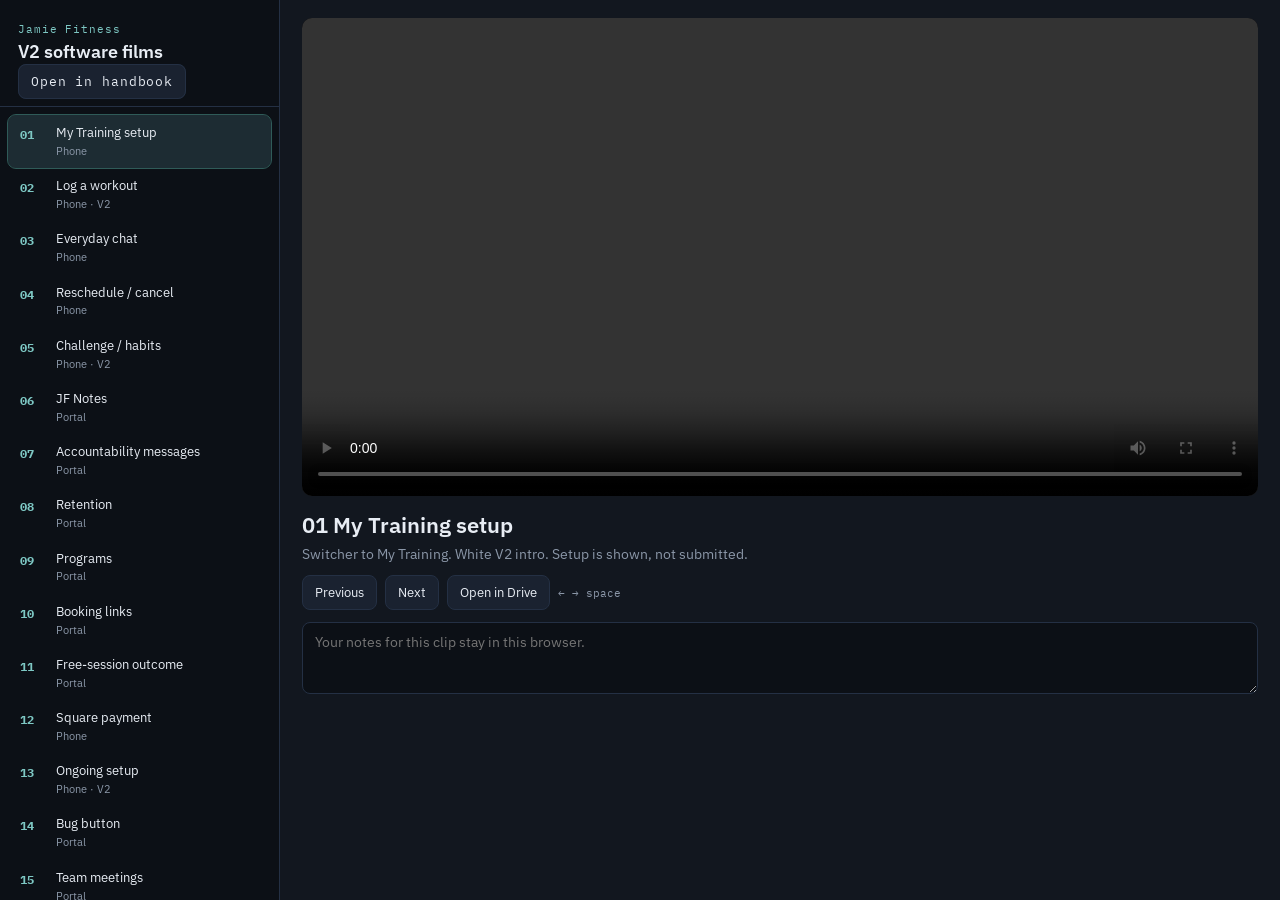
==== films.html @ 48861db4 "Publish trainer handbook with V2 software films." ====
<!DOCTYPE html>
<html lang="en">
<head>
  <meta charset="utf-8" />
  <meta name="viewport" content="width=device-width, initial-scale=1" />
  <title>V2 software films · Jamie Fitness</title>
  <link rel="preconnect" href="https://fonts.googleapis.com" />
  <link rel="preconnect" href="https://fonts.gstatic.com" crossorigin />
  <link href="https://fonts.googleapis.com/css2?family=IBM+Plex+Sans:wght@400;500;600&family=IBM+Plex+Mono:wght@500&display=swap" rel="stylesheet" />
  <style>
    :root {
      --ink: #e8edf4;
      --mute: #8b97a8;
      --paper: #12171f;
      --rail: #0c1016;
      --line: #243044;
      --hit: #7ec8c4;
      --warn: #e0b56a;
    }
    * { box-sizing: border-box; }
    html, body { height: 100%; margin: 0; }
    body {
      background: var(--paper);
      color: var(--ink);
      font-family: "IBM Plex Sans", system-ui, sans-serif;
      display: grid;
      grid-template-columns: 280px 1fr;
      min-height: 100%;
    }
    aside {
      background: var(--rail);
      border-right: 1px solid var(--line);
      display: flex;
      flex-direction: column;
      min-height: 100vh;
    }
    aside header {
      padding: 22px 18px 12px;
      border-bottom: 1px solid var(--line);
    }
    aside header p {
      margin: 0 0 4px;
      font-family: "IBM Plex Mono", monospace;
      font-size: 11px;
      letter-spacing: 0.08em;
      color: var(--hit);
    }
    aside header h1 {
      margin: 0;
      font-size: 18px;
      font-weight: 600;
    }
    .list { overflow: auto; flex: 1; padding: 8px; }
    .clip {
      width: 100%;
      text-align: left;
      border: 0;
      background: transparent;
      color: var(--ink);
      font: inherit;
      padding: 10px 10px 10px 12px;
      border-radius: 8px;
      cursor: pointer;
      display: grid;
      grid-template-columns: 28px 1fr;
      gap: 8px;
      align-items: start;
    }
    .clip:hover { background: #1a2230; }
    .clip.on { background: #1d2c33; outline: 1px solid #2f5b58; }
    .clip b {
      font-family: "IBM Plex Mono", monospace;
      font-size: 12px;
      color: var(--hit);
      padding-top: 2px;
    }
    .clip span { display: block; font-size: 13px; line-height: 1.3; }
    .clip em {
      display: block;
      font-style: normal;
      color: var(--mute);
      font-size: 11px;
      margin-top: 2px;
    }
    main {
      display: grid;
      grid-template-rows: auto 1fr auto;
      min-width: 0;
    }
    .stage {
      padding: 18px 22px 0;
    }
    video {
      width: 100%;
      max-height: calc(100vh - 220px);
      background: #000;
      border-radius: 10px;
      display: block;
    }
    .meta { padding: 14px 22px 18px; }
    .meta h2 { margin: 0 0 6px; font-size: 22px; font-weight: 600; }
    .meta p { margin: 0 0 12px; color: var(--mute); font-size: 14px; max-width: 62ch; }
    .row {
      display: flex;
      gap: 8px;
      flex-wrap: wrap;
      align-items: center;
    }
    button.nav, a.nav {
      appearance: none;
      border: 1px solid var(--line);
      background: #1a2230;
      color: var(--ink);
      font: inherit;
      font-size: 13px;
      padding: 8px 12px;
      border-radius: 8px;
      cursor: pointer;
      text-decoration: none;
    }
    button.nav:hover, a.nav:hover { border-color: var(--hit); }
    textarea {
      width: 100%;
      margin-top: 12px;
      min-height: 72px;
      resize: vertical;
      background: #0c1016;
      color: var(--ink);
      border: 1px solid var(--line);
      border-radius: 8px;
      padding: 10px 12px;
      font: inherit;
      font-size: 14px;
    }
    kbd {
      font-family: "IBM Plex Mono", monospace;
      font-size: 11px;
      color: var(--mute);
    }
    @media (max-width: 860px) {
      body { grid-template-columns: 1fr; }
      aside { min-height: auto; max-height: 34vh; }
      video { max-height: 46vh; }
    }
  </style>
</head>
<body>
  <aside>
    <header>
      <p>Jamie Fitness</p>
      <h1>V2 software films</h1>
      <p style="margin-top:10px"><a class="nav" href="index.html#/module/v2-software-films">Open in handbook</a></p>
    </header>
    <div class="list" id="list"></div>
  </aside>
  <main>
    <div class="stage">
      <video id="player" controls playsinline></video>
    </div>
    <div class="meta">
      <h2 id="title"></h2>
      <p id="blurb"></p>
      <div class="row">
        <button class="nav" id="prev" type="button">Previous</button>
        <button class="nav" id="next" type="button">Next</button>
        <a class="nav" id="drive" href="#" target="_blank" rel="noreferrer">Open in Drive</a>
        <kbd>← → space</kbd>
      </div>
      <textarea id="notes" placeholder="Your notes for this clip stay in this browser."></textarea>
    </div>
  </main>
  <script>
    const CLIPS = [
      { n: "01", file: "01-my-training-setup.mp4", title: "My Training setup", blurb: "Switcher to My Training. White V2 intro. Setup is shown, not submitted.", drive: "1wBVH3xC8JTq0k1k6MIz17eY_ALfrZslX", kind: "Phone" },
      { n: "02", file: "02-log-workout.mp4", title: "Log a workout", blurb: "Open Jordan Demo on white V2. Training, Lower Body Strength preview. Does not save a live set.", drive: "1srVyi20c2WNYin4baAX8-p6SOfb-hoip", kind: "Phone · V2" },
      { n: "03", file: "03-everyday-chat.mp4", title: "Everyday chat", blurb: "Messages thread for Jordan. Compose is in frame. Not sent.", drive: "1RVVgEkXeFEgH7idMhKMiBxlysu-3tdaS", kind: "Phone" },
      { n: "04", file: "04-reschedule-cancel.mp4", title: "Reschedule / cancel", blurb: "Add to schedule, 1on1 types, Cancel, then Select appointments with Reschedule selected / Cancel selected. Book session is not tapped.", drive: "1XJX1Q6WTxQUpJbXF_xl7GAu9LdupSDxH", kind: "Phone" },
      { n: "05", file: "05-challenge-habits.mp4", title: "Challenge / habits", blurb: "My Training white Challenge tab and Habits. Join is not tapped.", drive: "1LdNqOu10cKmRYX3GZ-f7i89J-syj6exN", kind: "Phone · V2" },
      { n: "06", file: "06-jf-notes.mp4", title: "JF Notes", blurb: "Portal notes. Isolated demo cards.", drive: "1LvOGkwP4JY72f8olbIJZ9JCtzDnHZJxX", kind: "Portal" },
      { n: "07", file: "07-accountability-messages.mp4", title: "Accountability messages", blurb: "Portal Messages tool. Send is shown, not tapped.", drive: "1O40IGL-KsbYrZMiFEHcuhXpafVj1Sbdg", kind: "Portal" },
      { n: "08", file: "08-retention.mp4", title: "Retention", blurb: "Jordan Demo tile and the setup miss list: program, solos, photos, measurements, nutrition.", drive: "1zN4oytxvja1of0Q4SFHWde-8szgc6BR_", kind: "Portal" },
      { n: "09", file: "09-programs.mp4", title: "Programs", blurb: "Program Builder. Publish is not completed.", drive: "1ZazwbrkN3eGz4N7I6X92Hrpecp-wEhij", kind: "Portal" },
      { n: "10", file: "10-booking-links.mp4", title: "Booking links", blurb: "Free Session, Strategy, 1:1 with Gabrielle. Live copy still mentions ClickUp.", drive: "1the2vVveao0tRIrb5ZqSUaDCF8R6BUF4", kind: "Portal" },
      { n: "11", file: "11-free-session-outcome.mp4", title: "Free-session outcome", blurb: "Session Notes dry-run for Alyssa Bennett.", drive: "147oB8PeWJSFs3uKgr0-TP5B6UNpG2rme", kind: "Portal" },
      { n: "12", file: "12-square-payment.mp4", title: "Square payment", blurb: "Real Square POS Loom. 21-Day Kickstart $99.99, customer directory blurred, Tap to Pay. Charge is not taken.", drive: "1P4gT9__l-9O7naQ4n_x_FJArc53OKzAW", kind: "Phone" },
      { n: "13", file: "13-ongoing-setup.mp4", title: "Ongoing setup", blurb: "Jordan Demo V2 home, Habits, Food, Progress. Booking is the Schedule film. Publish is the Programs film.", drive: "1F4iSiXmdnszC47SC1tlSH3tSEXywnlIx", kind: "Phone · V2" },
      { n: "14", file: "14-bug-button.mp4", title: "Bug button", blurb: "Bottom-left bug form. Do not send JF Coach app bugs here.", drive: "10LLUdfOj_mOarwp5DuAnPnMWrgihCF6l", kind: "Portal" },
      { n: "15", file: "15-team-meetings.mp4", title: "Team meetings", blurb: "More → Team Meetings. Watch / Transcript.", drive: "1IifU8ft5ySkgmJcobcA_5a9g8L3scyKO", kind: "Portal" }
    ];

    const list = document.getElementById("list");
    const player = document.getElementById("player");
    const title = document.getElementById("title");
    const blurb = document.getElementById("blurb");
    const drive = document.getElementById("drive");
    const notes = document.getElementById("notes");
    let i = 0;

    function key(n) { return "jf-film-notes-" + n; }

    function renderList() {
      list.innerHTML = "";
      CLIPS.forEach((c, idx) => {
        const b = document.createElement("button");
        b.className = "clip" + (idx === i ? " on" : "");
        b.type = "button";
        b.innerHTML = "<b>" + c.n + "</b><span>" + c.title + "<em>" + c.kind + "</em></span>";
        b.addEventListener("click", () => load(idx, true));
        list.appendChild(b);
      });
    }

    function load(idx, play) {
      i = (idx + CLIPS.length) % CLIPS.length;
      const c = CLIPS[i];
      player.src = "media/films/" + c.file;
      title.textContent = c.n + "  " + c.title;
      blurb.textContent = c.blurb;
      drive.href = "https://drive.google.com/file/d/" + c.drive + "/view";
      notes.value = localStorage.getItem(key(c.n)) || "";
      renderList();
      const on = list.children[i];
      if (on) on.scrollIntoView({ block: "nearest" });
      if (play) player.play().catch(() => {});
    }

    notes.addEventListener("input", () => {
      localStorage.setItem(key(CLIPS[i].n), notes.value);
    });
    document.getElementById("prev").addEventListener("click", () => load(i - 1, true));
    document.getElementById("next").addEventListener("click", () => load(i + 1, true));
    player.addEventListener("ended", () => load(i + 1, true));
    window.addEventListener("keydown", (e) => {
      if (e.target === notes) return;
      if (e.key === "ArrowRight" || e.key === "j") { e.preventDefault(); load(i + 1, true); }
      if (e.key === "ArrowLeft" || e.key === "k") { e.preventDefault(); load(i - 1, true); }
      if (e.key === " ") { e.preventDefault(); player.paused ? player.play() : player.pause(); }
    });

    load(0, false);
  </script>
</body>
</html>
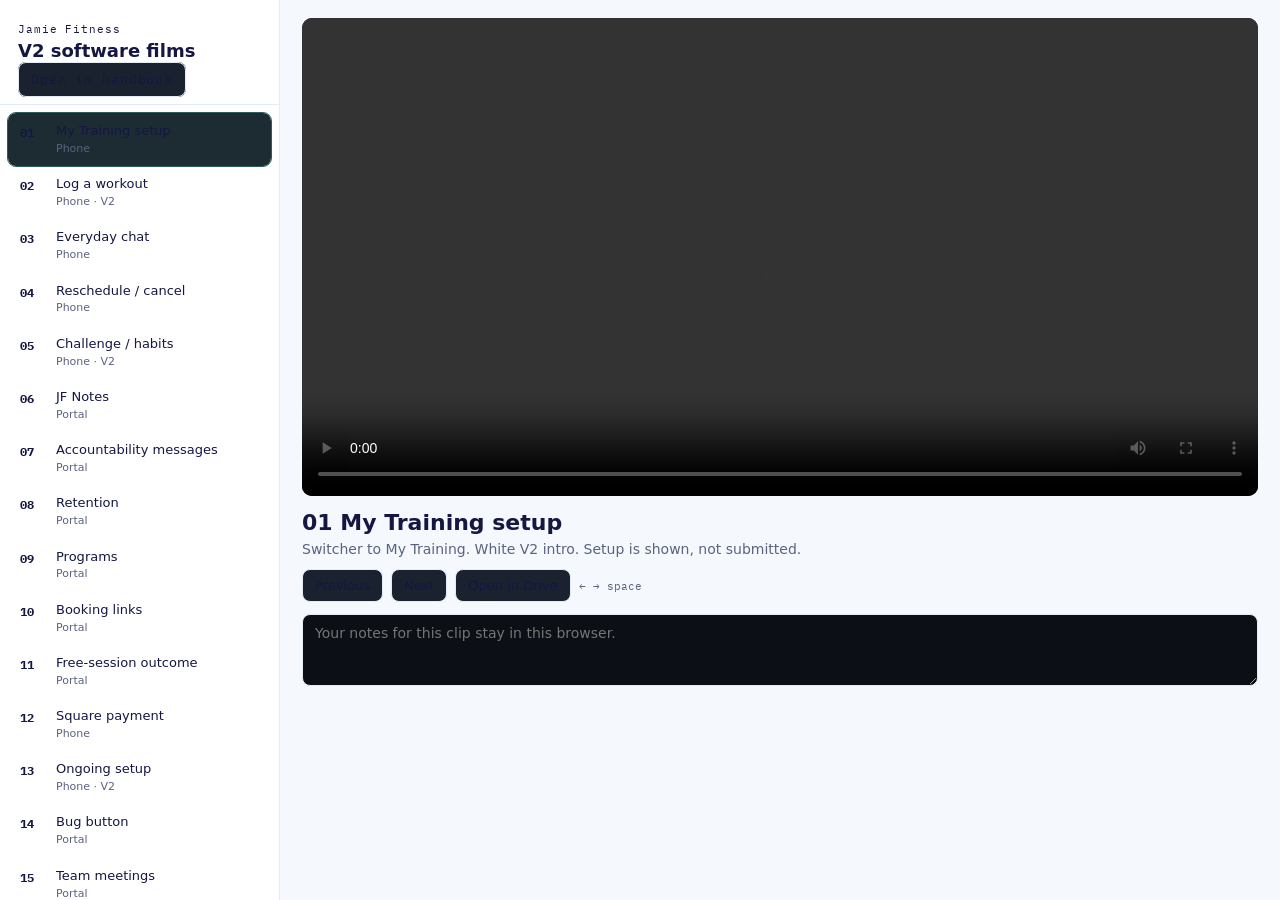
==== commit fe235178: "Pale V2 layout, film at the top of every lesson." ====
--- a/films.html
+++ b/films.html
@@ -9,20 +9,20 @@
   <link href="https://fonts.googleapis.com/css2?family=IBM+Plex+Sans:wght@400;500;600&family=IBM+Plex+Mono:wght@500&display=swap" rel="stylesheet" />
   <style>
     :root {
-      --ink: #e8edf4;
-      --mute: #8b97a8;
-      --paper: #12171f;
-      --rail: #0c1016;
-      --line: #243044;
-      --hit: #7ec8c4;
-      --warn: #e0b56a;
+      --ink: #141742;
+      --mute: #5a6380;
+      --paper: #f5f8fc;
+      --rail: #ffffff;
+      --line: #e3ecf5;
+      --hit: #141742;
+      --warn: #8a5a00;
     }
     * { box-sizing: border-box; }
     html, body { height: 100%; margin: 0; }
     body {
       background: var(--paper);
       color: var(--ink);
-      font-family: "IBM Plex Sans", system-ui, sans-serif;
+      font-family: "DM Sans", system-ui, sans-serif;
       display: grid;
       grid-template-columns: 280px 1fr;
       min-height: 100%;
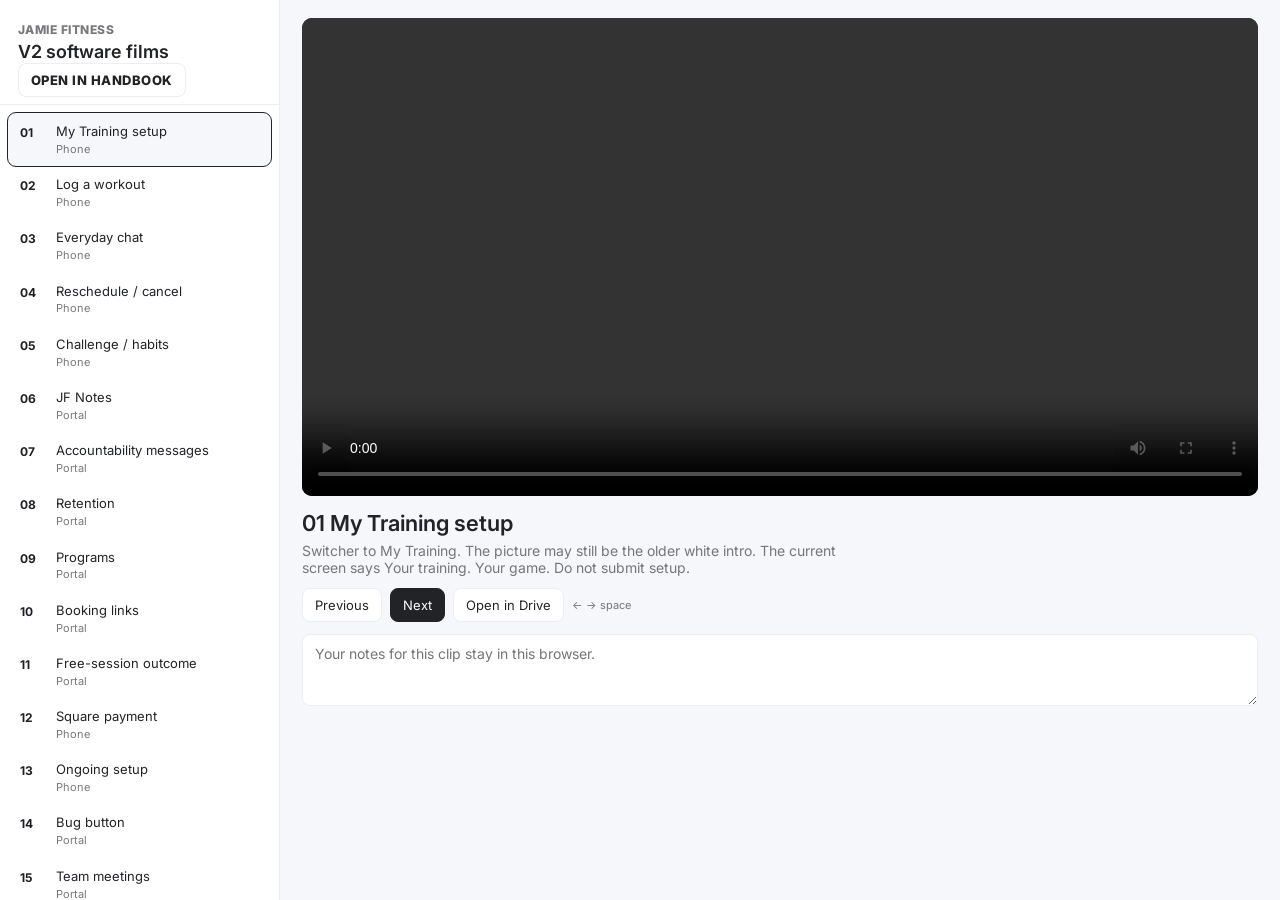
==== commit bc6f1ac6: "Make the trainer handbook follow the current design and the current rules. The page uses the 24 Sept" ====
--- a/films.html
+++ b/films.html
@@ -6,15 +6,16 @@
   <title>V2 software films · Jamie Fitness</title>
   <link rel="preconnect" href="https://fonts.googleapis.com" />
   <link rel="preconnect" href="https://fonts.gstatic.com" crossorigin />
-  <link href="https://fonts.googleapis.com/css2?family=IBM+Plex+Sans:wght@400;500;600&family=IBM+Plex+Mono:wght@500&display=swap" rel="stylesheet" />
+  <link href="https://fonts.googleapis.com/css2?family=Inter:wght@500;600;700&display=swap" rel="stylesheet" />
   <style>
     :root {
-      --ink: #141742;
-      --mute: #5a6380;
-      --paper: #f5f8fc;
+      --ink: #222326;
+      --body: rgba(31, 32, 37, 0.78);
+      --mute: rgba(31, 32, 37, 0.6);
+      --paper: #f5f7fb;
       --rail: #ffffff;
-      --line: #e3ecf5;
-      --hit: #141742;
+      --line: #eceef2;
+      --hit: #1f2025;
       --warn: #8a5a00;
     }
     * { box-sizing: border-box; }
@@ -22,7 +23,7 @@
     body {
       background: var(--paper);
       color: var(--ink);
-      font-family: "DM Sans", system-ui, sans-serif;
+      font-family: Inter, system-ui, sans-serif;
       display: grid;
       grid-template-columns: 280px 1fr;
       min-height: 100%;
@@ -40,10 +41,11 @@
     }
     aside header p {
       margin: 0 0 4px;
-      font-family: "IBM Plex Mono", monospace;
-      font-size: 11px;
-      letter-spacing: 0.08em;
-      color: var(--hit);
+      font-size: 12px;
+      font-weight: 800;
+      letter-spacing: 0.04em;
+      text-transform: uppercase;
+      color: var(--mute);
     }
     aside header h1 {
       margin: 0;
@@ -66,10 +68,9 @@
       gap: 8px;
       align-items: start;
     }
-    .clip:hover { background: #1a2230; }
-    .clip.on { background: #1d2c33; outline: 1px solid #2f5b58; }
+    .clip:hover { background: var(--paper); }
+    .clip.on { background: var(--paper); outline: 1px solid var(--ink); }
     .clip b {
-      font-family: "IBM Plex Mono", monospace;
       font-size: 12px;
       color: var(--hit);
       padding-top: 2px;
@@ -109,7 +110,7 @@
     button.nav, a.nav {
       appearance: none;
       border: 1px solid var(--line);
-      background: #1a2230;
+      background: #fff;
       color: var(--ink);
       font: inherit;
       font-size: 13px;
@@ -119,12 +120,13 @@
       text-decoration: none;
     }
     button.nav:hover, a.nav:hover { border-color: var(--hit); }
+    #next { background: var(--ink); color: #fff; border-color: var(--ink); }
     textarea {
       width: 100%;
       margin-top: 12px;
       min-height: 72px;
       resize: vertical;
-      background: #0c1016;
+      background: #fff;
       color: var(--ink);
       border: 1px solid var(--line);
       border-radius: 8px;
@@ -133,7 +135,7 @@
       font-size: 14px;
     }
     kbd {
-      font-family: "IBM Plex Mono", monospace;
+      font-family: Inter, sans-serif;
       font-size: 11px;
       color: var(--mute);
     }
@@ -171,11 +173,11 @@
   </main>
   <script>
     const CLIPS = [
-      { n: "01", file: "01-my-training-setup.mp4", title: "My Training setup", blurb: "Switcher to My Training. White V2 intro. Setup is shown, not submitted.", drive: "1wBVH3xC8JTq0k1k6MIz17eY_ALfrZslX", kind: "Phone" },
-      { n: "02", file: "02-log-workout.mp4", title: "Log a workout", blurb: "Open Jordan Demo on white V2. Training, Lower Body Strength preview. Does not save a live set.", drive: "1srVyi20c2WNYin4baAX8-p6SOfb-hoip", kind: "Phone · V2" },
+      { n: "01", file: "01-my-training-setup.mp4", title: "My Training setup", blurb: "Switcher to My Training. The picture may still be the older white intro. The current screen says Your training. Your game. Do not submit setup.", drive: "1wBVH3xC8JTq0k1k6MIz17eY_ALfrZslX", kind: "Phone" },
+      { n: "02", file: "02-log-workout.mp4", title: "Log a workout", blurb: "Open Jordan Demo. Training, then a workout preview. The picture may still be the older white page. Do not save a live set.", drive: "1srVyi20c2WNYin4baAX8-p6SOfb-hoip", kind: "Phone" },
       { n: "03", file: "03-everyday-chat.mp4", title: "Everyday chat", blurb: "Messages thread for Jordan. Compose is in frame. Not sent.", drive: "1RVVgEkXeFEgH7idMhKMiBxlysu-3tdaS", kind: "Phone" },
       { n: "04", file: "04-reschedule-cancel.mp4", title: "Reschedule / cancel", blurb: "Add to schedule, 1on1 types, Cancel, then Select appointments with Reschedule selected / Cancel selected. Book session is not tapped.", drive: "1XJX1Q6WTxQUpJbXF_xl7GAu9LdupSDxH", kind: "Phone" },
-      { n: "05", file: "05-challenge-habits.mp4", title: "Challenge / habits", blurb: "My Training white Challenge tab and Habits. Join is not tapped.", drive: "1LdNqOu10cKmRYX3GZ-f7i89J-syj6exN", kind: "Phone · V2" },
+      { n: "05", file: "05-challenge-habits.mp4", title: "Challenge / habits", blurb: "My Training, Challenge tab. The picture may still be the older white page. Current screen is the sky chapter list. Do not tap Join the challenge.", drive: "1LdNqOu10cKmRYX3GZ-f7i89J-syj6exN", kind: "Phone" },
       { n: "06", file: "06-jf-notes.mp4", title: "JF Notes", blurb: "Portal notes. Isolated demo cards.", drive: "1LvOGkwP4JY72f8olbIJZ9JCtzDnHZJxX", kind: "Portal" },
       { n: "07", file: "07-accountability-messages.mp4", title: "Accountability messages", blurb: "Portal Messages tool. Send is shown, not tapped.", drive: "1O40IGL-KsbYrZMiFEHcuhXpafVj1Sbdg", kind: "Portal" },
       { n: "08", file: "08-retention.mp4", title: "Retention", blurb: "Jordan Demo tile and the setup miss list: program, solos, photos, measurements, nutrition.", drive: "1zN4oytxvja1of0Q4SFHWde-8szgc6BR_", kind: "Portal" },
@@ -183,7 +185,7 @@
       { n: "10", file: "10-booking-links.mp4", title: "Booking links", blurb: "Free Session, Strategy, 1:1 with Gabrielle. Live copy still mentions ClickUp.", drive: "1the2vVveao0tRIrb5ZqSUaDCF8R6BUF4", kind: "Portal" },
       { n: "11", file: "11-free-session-outcome.mp4", title: "Free-session outcome", blurb: "Session Notes dry-run for Alyssa Bennett.", drive: "147oB8PeWJSFs3uKgr0-TP5B6UNpG2rme", kind: "Portal" },
       { n: "12", file: "12-square-payment.mp4", title: "Square payment", blurb: "Real Square POS Loom. 21-Day Kickstart $99.99, customer directory blurred, Tap to Pay. Charge is not taken.", drive: "1P4gT9__l-9O7naQ4n_x_FJArc53OKzAW", kind: "Phone" },
-      { n: "13", file: "13-ongoing-setup.mp4", title: "Ongoing setup", blurb: "Jordan Demo V2 home, Habits, Food, Progress. Booking is the Schedule film. Publish is the Programs film.", drive: "1F4iSiXmdnszC47SC1tlSH3tSEXywnlIx", kind: "Phone · V2" },
+      { n: "13", file: "13-ongoing-setup.mp4", title: "Ongoing setup", blurb: "Client home, Habits, Food, Progress. The picture may still be the older white home. Current home says Today. Do not publish and do not book.", drive: "1F4iSiXmdnszC47SC1tlSH3tSEXywnlIx", kind: "Phone" },
       { n: "14", file: "14-bug-button.mp4", title: "Bug button", blurb: "Bottom-left bug form. Do not send JF Coach app bugs here.", drive: "10LLUdfOj_mOarwp5DuAnPnMWrgihCF6l", kind: "Portal" },
       { n: "15", file: "15-team-meetings.mp4", title: "Team meetings", blurb: "More → Team Meetings. Watch / Transcript.", drive: "1IifU8ft5ySkgmJcobcA_5a9g8L3scyKO", kind: "Portal" }
     ];
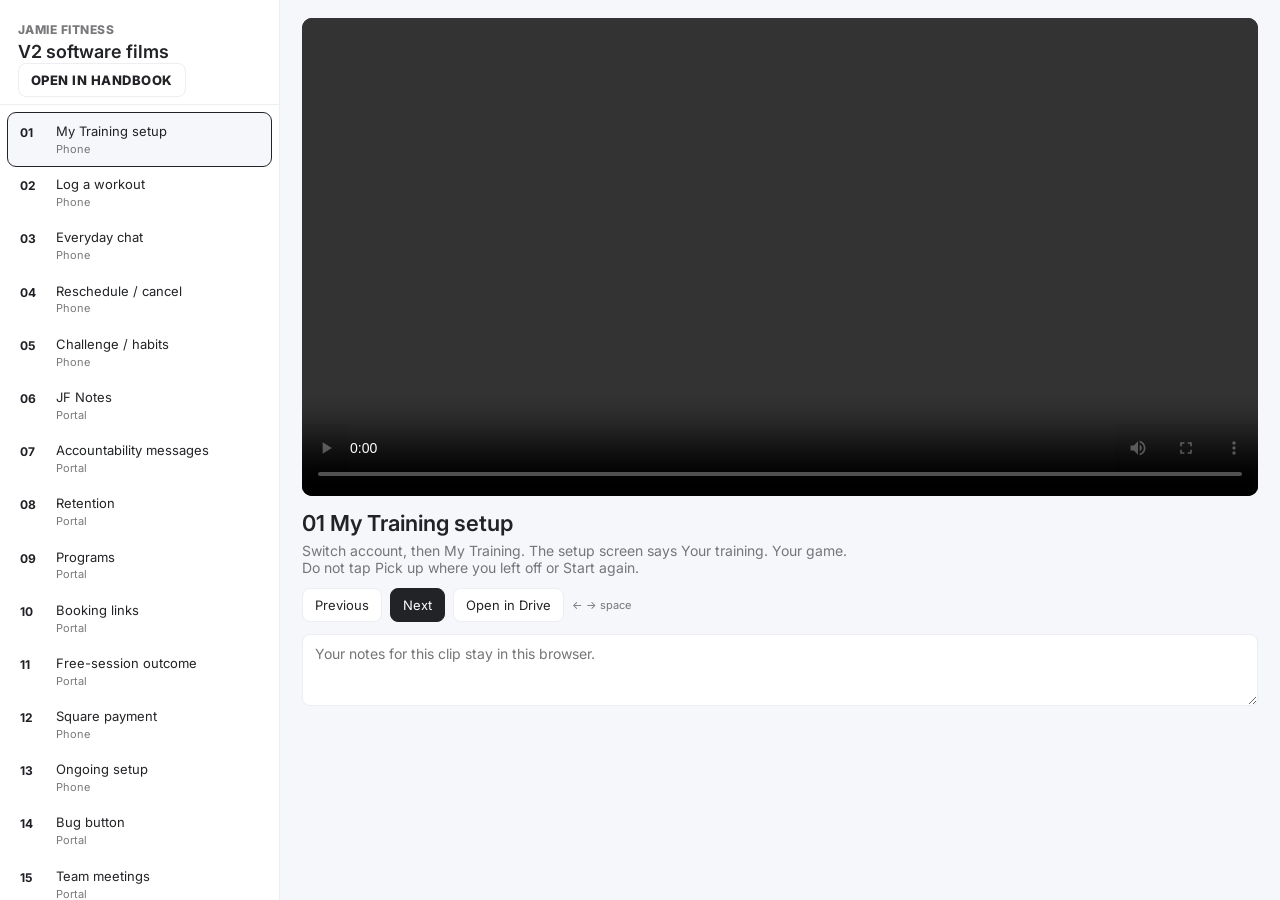
==== commit 8a606d9d: "Replace three phone films with the current client app." ====
--- a/films.html
+++ b/films.html
@@ -173,8 +173,8 @@
   </main>
   <script>
     const CLIPS = [
-      { n: "01", file: "01-my-training-setup.mp4", title: "My Training setup", blurb: "Switcher to My Training. The picture may still be the older white intro. The current screen says Your training. Your game. Do not submit setup.", drive: "1wBVH3xC8JTq0k1k6MIz17eY_ALfrZslX", kind: "Phone" },
-      { n: "02", file: "02-log-workout.mp4", title: "Log a workout", blurb: "Open Jordan Demo. Training, then a workout preview. The picture may still be the older white page. Do not save a live set.", drive: "1srVyi20c2WNYin4baAX8-p6SOfb-hoip", kind: "Phone" },
+      { n: "01", file: "01-my-training-setup.mp4", title: "My Training setup", blurb: "Switch account, then My Training. The setup screen says Your training. Your game. Do not tap Pick up where you left off or Start again.", drive: "1wBVH3xC8JTq0k1k6MIz17eY_ALfrZslX", kind: "Phone" },
+      { n: "02", file: "02-log-workout.mp4", title: "Log a workout", blurb: "Jordan Demo, viewing as the client. Training, Lower Body Strength, then Workout of the day. Start session is on screen and is not tapped.", drive: "1srVyi20c2WNYin4baAX8-p6SOfb-hoip", kind: "Phone" },
       { n: "03", file: "03-everyday-chat.mp4", title: "Everyday chat", blurb: "Messages thread for Jordan. Compose is in frame. Not sent.", drive: "1RVVgEkXeFEgH7idMhKMiBxlysu-3tdaS", kind: "Phone" },
       { n: "04", file: "04-reschedule-cancel.mp4", title: "Reschedule / cancel", blurb: "Add to schedule, 1on1 types, Cancel, then Select appointments with Reschedule selected / Cancel selected. Book session is not tapped.", drive: "1XJX1Q6WTxQUpJbXF_xl7GAu9LdupSDxH", kind: "Phone" },
       { n: "05", file: "05-challenge-habits.mp4", title: "Challenge / habits", blurb: "My Training, Challenge tab. The picture may still be the older white page. Current screen is the sky chapter list. Do not tap Join the challenge.", drive: "1LdNqOu10cKmRYX3GZ-f7i89J-syj6exN", kind: "Phone" },
@@ -185,7 +185,7 @@
       { n: "10", file: "10-booking-links.mp4", title: "Booking links", blurb: "Free Session, Strategy, 1:1 with Gabrielle. Live copy still mentions ClickUp.", drive: "1the2vVveao0tRIrb5ZqSUaDCF8R6BUF4", kind: "Portal" },
       { n: "11", file: "11-free-session-outcome.mp4", title: "Free-session outcome", blurb: "Session Notes dry-run for Alyssa Bennett.", drive: "147oB8PeWJSFs3uKgr0-TP5B6UNpG2rme", kind: "Portal" },
       { n: "12", file: "12-square-payment.mp4", title: "Square payment", blurb: "Real Square POS Loom. 21-Day Kickstart $99.99, customer directory blurred, Tap to Pay. Charge is not taken.", drive: "1P4gT9__l-9O7naQ4n_x_FJArc53OKzAW", kind: "Phone" },
-      { n: "13", file: "13-ongoing-setup.mp4", title: "Ongoing setup", blurb: "Client home, Habits, Food, Progress. The picture may still be the older white home. Current home says Today. Do not publish and do not book.", drive: "1F4iSiXmdnszC47SC1tlSH3tSEXywnlIx", kind: "Phone" },
+      { n: "13", file: "13-ongoing-setup.mp4", title: "Ongoing setup", blurb: "Jordan Demo. More, then Food, Wellbeing, and Progress. Moods and breaths are on screen. Nothing is logged.", drive: "1F4iSiXmdnszC47SC1tlSH3tSEXywnlIx", kind: "Phone" },
       { n: "14", file: "14-bug-button.mp4", title: "Bug button", blurb: "Bottom-left bug form. Do not send JF Coach app bugs here.", drive: "10LLUdfOj_mOarwp5DuAnPnMWrgihCF6l", kind: "Portal" },
       { n: "15", file: "15-team-meetings.mp4", title: "Team meetings", blurb: "More → Team Meetings. Watch / Transcript.", drive: "1IifU8ft5ySkgmJcobcA_5a9g8L3scyKO", kind: "Portal" }
     ];
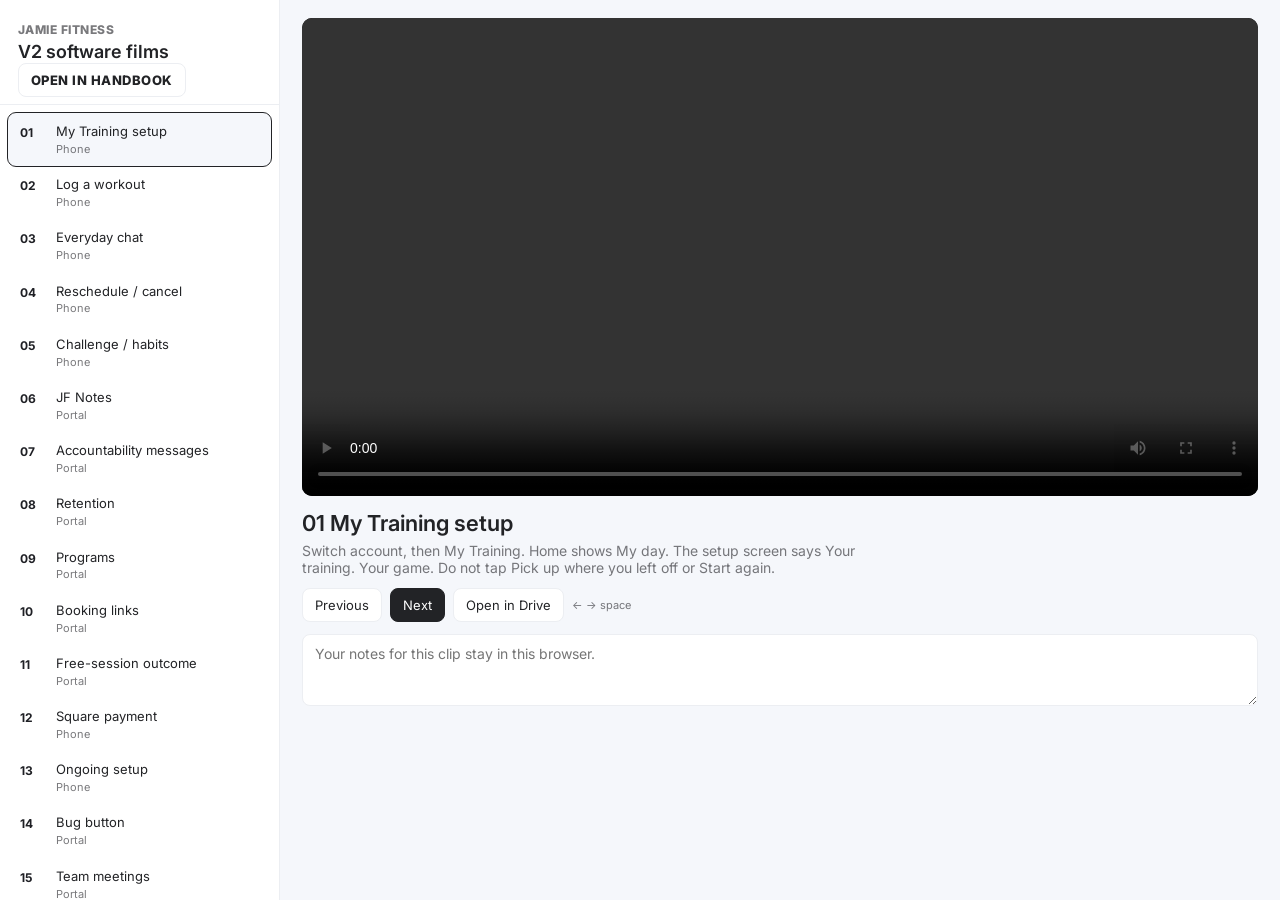
==== commit 64ea553c: "Point each lesson at the film that matches it and warn where the film is old." ====
--- a/films.html
+++ b/films.html
@@ -173,21 +173,21 @@
   </main>
   <script>
     const CLIPS = [
-      { n: "01", file: "01-my-training-setup.mp4", title: "My Training setup", blurb: "Switch account, then My Training. The setup screen says Your training. Your game. Do not tap Pick up where you left off or Start again.", drive: "1wBVH3xC8JTq0k1k6MIz17eY_ALfrZslX", kind: "Phone" },
+      { n: "01", file: "01-my-training-setup.mp4", title: "My Training setup", blurb: "Switch account, then My Training. Home shows My day. The setup screen says Your training. Your game. Do not tap Pick up where you left off or Start again.", drive: "1wBVH3xC8JTq0k1k6MIz17eY_ALfrZslX", kind: "Phone" },
       { n: "02", file: "02-log-workout.mp4", title: "Log a workout", blurb: "Jordan Demo, viewing as the client. Training, Lower Body Strength, then Workout of the day. Start session is on screen and is not tapped.", drive: "1srVyi20c2WNYin4baAX8-p6SOfb-hoip", kind: "Phone" },
       { n: "03", file: "03-everyday-chat.mp4", title: "Everyday chat", blurb: "Messages thread for Jordan. Compose is in frame. Not sent.", drive: "1RVVgEkXeFEgH7idMhKMiBxlysu-3tdaS", kind: "Phone" },
       { n: "04", file: "04-reschedule-cancel.mp4", title: "Reschedule / cancel", blurb: "Add to schedule, 1on1 types, Cancel, then Select appointments with Reschedule selected / Cancel selected. Book session is not tapped.", drive: "1XJX1Q6WTxQUpJbXF_xl7GAu9LdupSDxH", kind: "Phone" },
-      { n: "05", file: "05-challenge-habits.mp4", title: "Challenge / habits", blurb: "My Training, Challenge tab. The picture may still be the older white page. Current screen is the sky chapter list. Do not tap Join the challenge.", drive: "1LdNqOu10cKmRYX3GZ-f7i89J-syj6exN", kind: "Phone" },
+      { n: "05", file: "05-challenge-habits.mp4", title: "Challenge / habits", blurb: "The film is the 21 Sep white Challenge tab, not the sky page. The current screen is the sky chapter list. Do not tap Join the challenge, Add a habit, Try again, or Tell the team.", drive: "1LdNqOu10cKmRYX3GZ-f7i89J-syj6exN", kind: "Phone" },
       { n: "06", file: "06-jf-notes.mp4", title: "JF Notes", blurb: "Portal notes. Isolated demo cards.", drive: "1LvOGkwP4JY72f8olbIJZ9JCtzDnHZJxX", kind: "Portal" },
       { n: "07", file: "07-accountability-messages.mp4", title: "Accountability messages", blurb: "Portal Messages tool. Send is shown, not tapped.", drive: "1O40IGL-KsbYrZMiFEHcuhXpafVj1Sbdg", kind: "Portal" },
       { n: "08", file: "08-retention.mp4", title: "Retention", blurb: "Jordan Demo tile and the setup miss list: program, solos, photos, measurements, nutrition.", drive: "1zN4oytxvja1of0Q4SFHWde-8szgc6BR_", kind: "Portal" },
       { n: "09", file: "09-programs.mp4", title: "Programs", blurb: "Program Builder. Publish is not completed.", drive: "1ZazwbrkN3eGz4N7I6X92Hrpecp-wEhij", kind: "Portal" },
-      { n: "10", file: "10-booking-links.mp4", title: "Booking links", blurb: "Free Session, Strategy, 1:1 with Gabrielle. Live copy still mentions ClickUp.", drive: "1the2vVveao0tRIrb5ZqSUaDCF8R6BUF4", kind: "Portal" },
+      { n: "10", file: "10-booking-links.mp4", title: "Booking links", blurb: "Free Session, Strategy, 1:1 with Gabrielle. The cards still say ClickUp. ClickUp on that screen means the JF Notes card. Do not open ClickUp.", drive: "1the2vVveao0tRIrb5ZqSUaDCF8R6BUF4", kind: "Portal" },
       { n: "11", file: "11-free-session-outcome.mp4", title: "Free-session outcome", blurb: "Session Notes dry-run for Alyssa Bennett.", drive: "147oB8PeWJSFs3uKgr0-TP5B6UNpG2rme", kind: "Portal" },
       { n: "12", file: "12-square-payment.mp4", title: "Square payment", blurb: "Real Square POS Loom. 21-Day Kickstart $99.99, customer directory blurred, Tap to Pay. Charge is not taken.", drive: "1P4gT9__l-9O7naQ4n_x_FJArc53OKzAW", kind: "Phone" },
       { n: "13", file: "13-ongoing-setup.mp4", title: "Ongoing setup", blurb: "Jordan Demo. More, then Food, Wellbeing, and Progress. Moods and breaths are on screen. Nothing is logged.", drive: "1F4iSiXmdnszC47SC1tlSH3tSEXywnlIx", kind: "Phone" },
       { n: "14", file: "14-bug-button.mp4", title: "Bug button", blurb: "Bottom-left bug form. Do not send JF Coach app bugs here.", drive: "10LLUdfOj_mOarwp5DuAnPnMWrgihCF6l", kind: "Portal" },
-      { n: "15", file: "15-team-meetings.mp4", title: "Team meetings", blurb: "More → Team Meetings. Watch / Transcript.", drive: "1IifU8ft5ySkgmJcobcA_5a9g8L3scyKO", kind: "Portal" }
+      { n: "15", file: "15-team-meetings.mp4", title: "Team meetings", blurb: "A signed-in trainer opens More, then Team Meetings, then Watch or Transcript.", drive: "1IifU8ft5ySkgmJcobcA_5a9g8L3scyKO", kind: "Portal" }
     ];
 
     const list = document.getElementById("list");
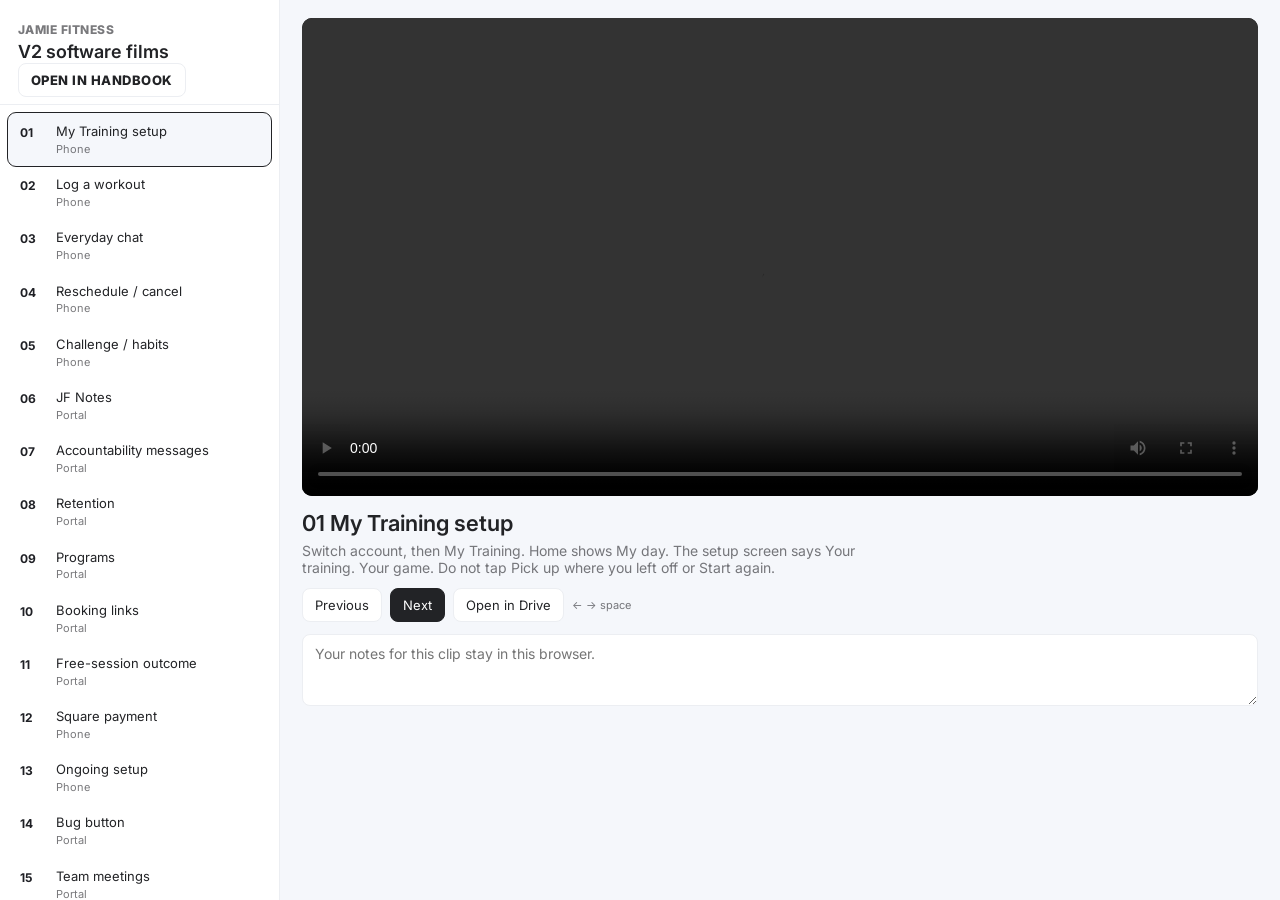
==== commit 52ea478c: "Name the free-session film as Jordan Demo, not a real client." ====
--- a/films.html
+++ b/films.html
@@ -183,7 +183,7 @@
       { n: "08", file: "08-retention.mp4", title: "Retention", blurb: "Jordan Demo tile and the setup miss list: program, solos, photos, measurements, nutrition.", drive: "1zN4oytxvja1of0Q4SFHWde-8szgc6BR_", kind: "Portal" },
       { n: "09", file: "09-programs.mp4", title: "Programs", blurb: "Program Builder. Publish is not completed.", drive: "1ZazwbrkN3eGz4N7I6X92Hrpecp-wEhij", kind: "Portal" },
       { n: "10", file: "10-booking-links.mp4", title: "Booking links", blurb: "Free Session, Strategy, 1:1 with Gabrielle. The cards still say ClickUp. ClickUp on that screen means the JF Notes card. Do not open ClickUp.", drive: "1the2vVveao0tRIrb5ZqSUaDCF8R6BUF4", kind: "Portal" },
-      { n: "11", file: "11-free-session-outcome.mp4", title: "Free-session outcome", blurb: "Session Notes dry-run for Alyssa Bennett.", drive: "147oB8PeWJSFs3uKgr0-TP5B6UNpG2rme", kind: "Portal" },
+      { n: "11", file: "11-free-session-outcome.mp4", title: "Free-session outcome", blurb: "Session Notes dry-run for Jordan Demo. Nothing is saved. No outcome is selected.", drive: "147oB8PeWJSFs3uKgr0-TP5B6UNpG2rme", kind: "Portal" },
       { n: "12", file: "12-square-payment.mp4", title: "Square payment", blurb: "Real Square POS Loom. 21-Day Kickstart $99.99, customer directory blurred, Tap to Pay. Charge is not taken.", drive: "1P4gT9__l-9O7naQ4n_x_FJArc53OKzAW", kind: "Phone" },
       { n: "13", file: "13-ongoing-setup.mp4", title: "Ongoing setup", blurb: "Jordan Demo. More, then Food, Wellbeing, and Progress. Moods and breaths are on screen. Nothing is logged.", drive: "1F4iSiXmdnszC47SC1tlSH3tSEXywnlIx", kind: "Phone" },
       { n: "14", file: "14-bug-button.mp4", title: "Bug button", blurb: "Bottom-left bug form. Do not send JF Coach app bugs here.", drive: "10LLUdfOj_mOarwp5DuAnPnMWrgihCF6l", kind: "Portal" },
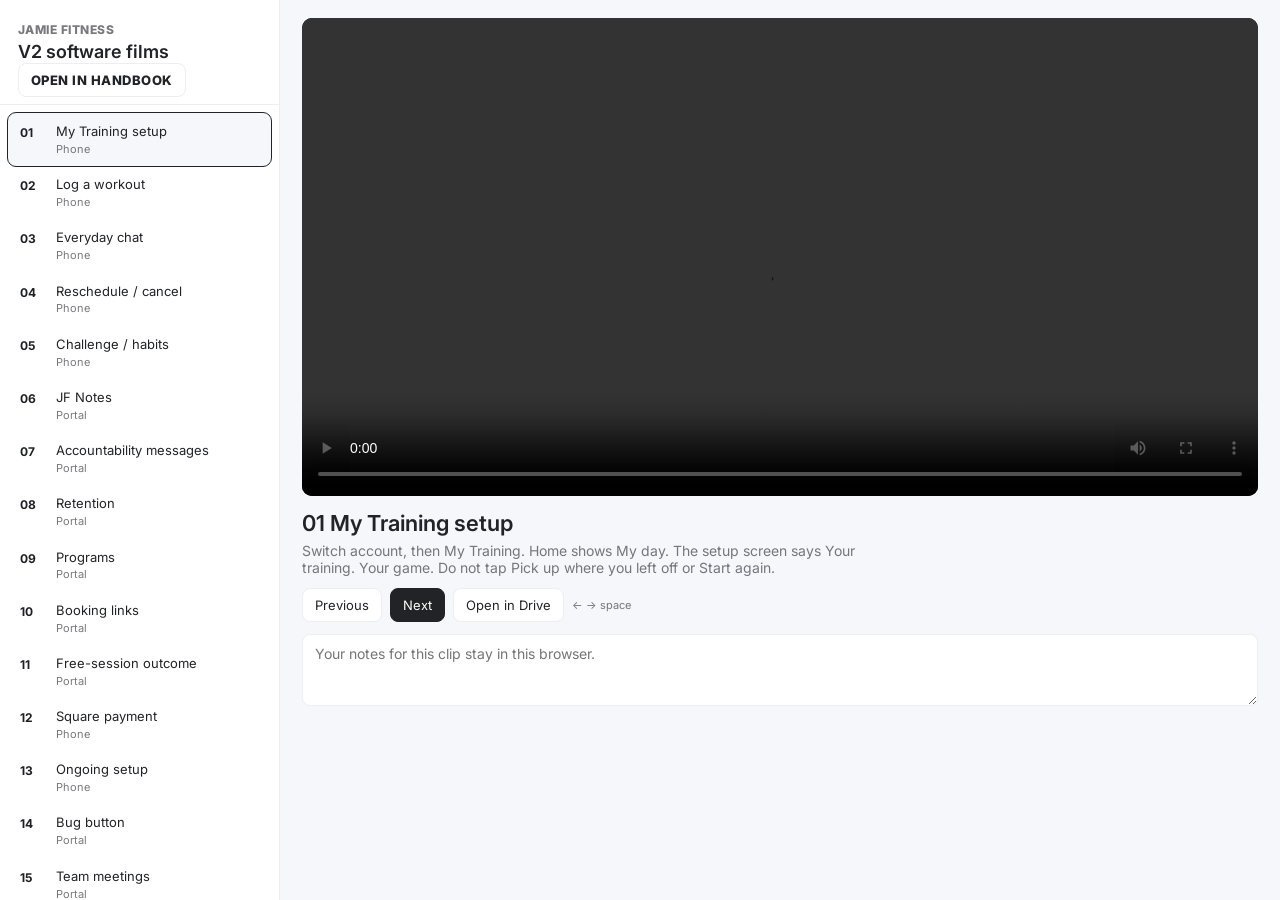
==== commit a92ed9c6: "Publish the current Challenge film and separate the phone Lessons control." ====
--- a/films.html
+++ b/films.html
@@ -177,7 +177,7 @@
       { n: "02", file: "02-log-workout.mp4", title: "Log a workout", blurb: "Jordan Demo, viewing as the client. Training, Lower Body Strength, then Workout of the day. Start session is on screen and is not tapped.", drive: "1srVyi20c2WNYin4baAX8-p6SOfb-hoip", kind: "Phone" },
       { n: "03", file: "03-everyday-chat.mp4", title: "Everyday chat", blurb: "Messages thread for Jordan. Compose is in frame. Not sent.", drive: "1RVVgEkXeFEgH7idMhKMiBxlysu-3tdaS", kind: "Phone" },
       { n: "04", file: "04-reschedule-cancel.mp4", title: "Reschedule / cancel", blurb: "Add to schedule, 1on1 types, Cancel, then Select appointments with Reschedule selected / Cancel selected. Book session is not tapped.", drive: "1XJX1Q6WTxQUpJbXF_xl7GAu9LdupSDxH", kind: "Phone" },
-      { n: "05", file: "05-challenge-habits.mp4", title: "Challenge / habits", blurb: "The film is the 21 Sep white Challenge tab, not the sky page. The current screen is the sky chapter list. Do not tap Join the challenge, Add a habit, Try again, or Tell the team.", drive: "1LdNqOu10cKmRYX3GZ-f7i89J-syj6exN", kind: "Phone" },
+      { n: "05", file: "05-challenge-habits.mp4", title: "Challenge / habits", blurb: "Sky chapter list. Find your distance, Your habits, then Wellbeing. Habits are not ticked. Do not tap Join, Add a habit, Try again, or Tell the team.", drive: "1LdNqOu10cKmRYX3GZ-f7i89J-syj6exN", kind: "Phone" },
       { n: "06", file: "06-jf-notes.mp4", title: "JF Notes", blurb: "Portal notes. Isolated demo cards.", drive: "1LvOGkwP4JY72f8olbIJZ9JCtzDnHZJxX", kind: "Portal" },
       { n: "07", file: "07-accountability-messages.mp4", title: "Accountability messages", blurb: "Portal Messages tool. Send is shown, not tapped.", drive: "1O40IGL-KsbYrZMiFEHcuhXpafVj1Sbdg", kind: "Portal" },
       { n: "08", file: "08-retention.mp4", title: "Retention", blurb: "Jordan Demo tile and the setup miss list: program, solos, photos, measurements, nutrition.", drive: "1zN4oytxvja1of0Q4SFHWde-8szgc6BR_", kind: "Portal" },
@@ -215,7 +215,7 @@
     function load(idx, play) {
       i = (idx + CLIPS.length) % CLIPS.length;
       const c = CLIPS[i];
-      player.src = "media/films/" + c.file;
+      player.src = "media/films/" + c.file + "?v=20260925-2";
       title.textContent = c.n + "  " + c.title;
       blurb.textContent = c.blurb;
       drive.href = "https://drive.google.com/file/d/" + c.drive + "/view";
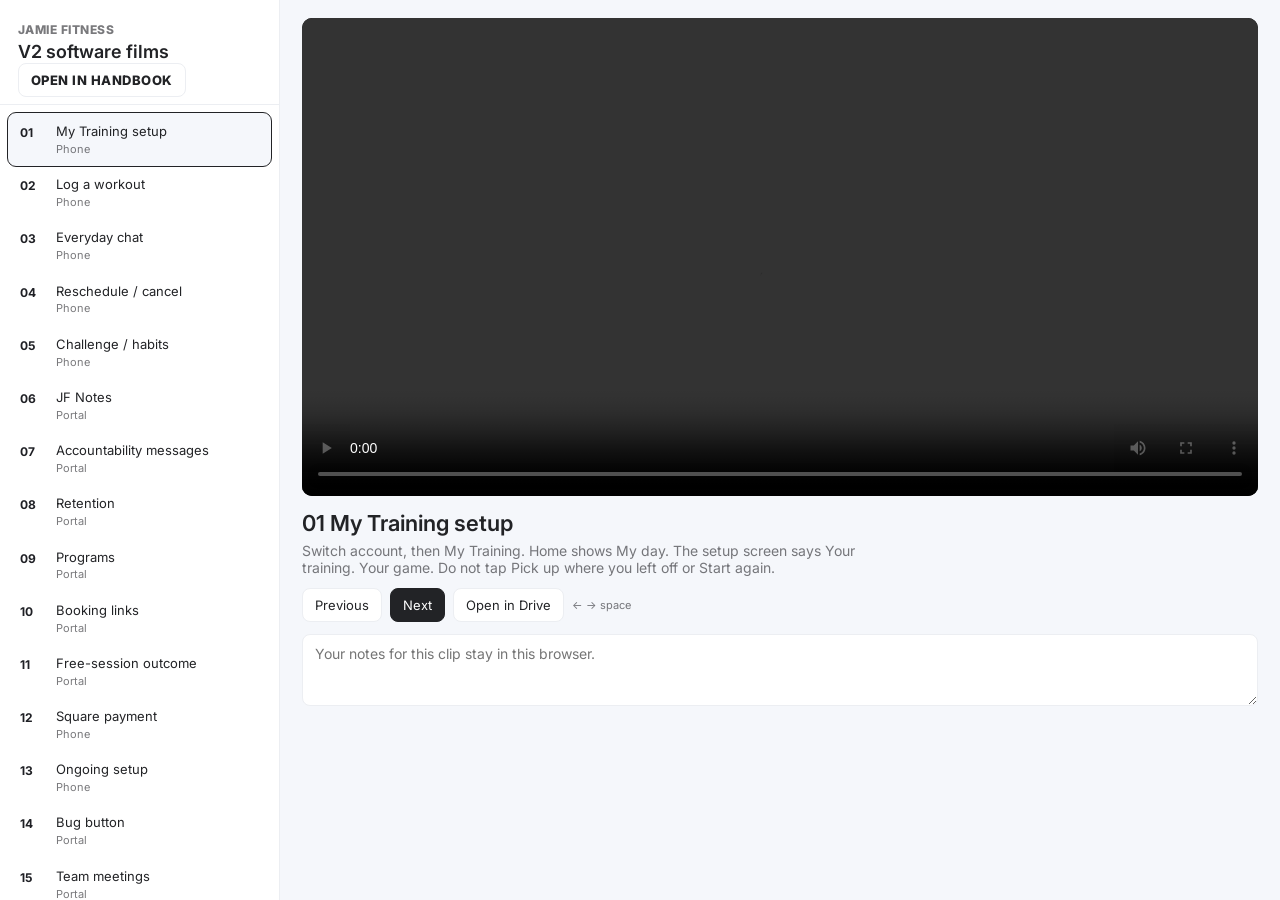
==== commit c5a632ea: "Match the phone-film voice to the screen that is showing." ====
--- a/films.html
+++ b/films.html
@@ -215,7 +215,7 @@
     function load(idx, play) {
       i = (idx + CLIPS.length) % CLIPS.length;
       const c = CLIPS[i];
-      player.src = "media/films/" + c.file + "?v=20260925-2";
+      player.src = "media/films/" + c.file + "?v=20260925-3";
       title.textContent = c.n + "  " + c.title;
       blurb.textContent = c.blurb;
       drive.href = "https://drive.google.com/file/d/" + c.drive + "/view";
